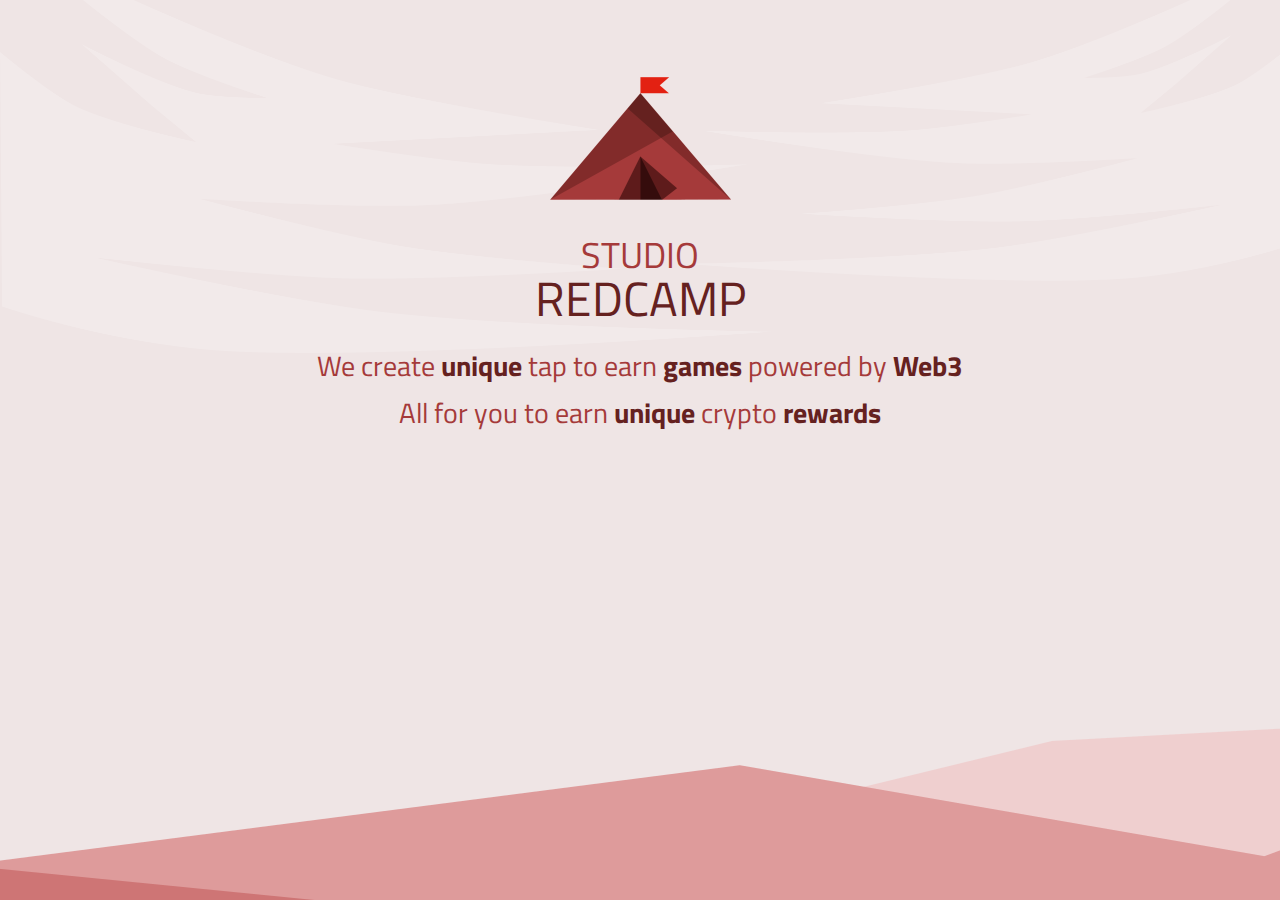
==== index.html @ f6a1a37e "deploy: redcamp-studio/website@70a0921fcc42845bce87de48f7856c950d54dbb7" ====
<!doctype html><html lang="en"><head><meta charset="utf-8"><meta name="viewport" content="width=device-width,initial-scale=1"><title>Redcamp Game Studio</title><link rel="stylesheet" href="css/style.css"><meta name="description" content="Redcamp Game Studio Website"><meta property="og:title" content=""><meta property="og:type" content=""><meta property="og:url" content=""><meta property="og:image" content=""><meta property="og:image:alt" content=""><link rel="icon" type="image/png" href="/favicon-96x96.png" sizes="96x96"/><link rel="icon" type="image/svg+xml" href="/favicon.svg"/><link rel="shortcut icon" href="/favicon.ico"/><link rel="apple-touch-icon" sizes="180x180" href="/apple-touch-icon.png"/><meta name="apple-mobile-web-app-title" content="Redcamp"/><link rel="manifest" href="/site.webmanifest"/><meta name="theme-color" content="#EFE5E5"><script defer="defer" src="./js/app.js"></script></head><body><div class="logo"></div><div class="header-title"><p>STUDIO</p><p>REDCAMP</p><p class="desc">We create <b>unique</b> tap to earn <b>games</b> powered by <b>Web3</b></p><p class="desc">All for you to earn <b>unique</b> crypto <b>rewards</b></p></div><div class="redcamp-land shift"></div><script src="js/app.js"></script></body></html>
---- css/style.css ----
/*! HTML5 Boilerplate v9.0.1 | MIT License | https://html5boilerplate.com/ */

/* main.css 3.0.0 | MIT License | https://github.com/h5bp/main.css#readme */
/*
 * What follows is the result of much research on cross-browser styling.
 * Credit left inline and big thanks to Nicolas Gallagher, Jonathan Neal,
 * Kroc Camen, and the H5BP dev community and team.
 */

/* ==========================================================================
   Base styles: opinionated defaults
   ========================================================================== */

html {
  color: #222;
  font-size: 1em;
  line-height: 1.4;
}

/*
 * Remove text-shadow in selection highlight:
 * https://twitter.com/miketaylr/status/12228805301
 *
 * Customize the background color to match your design.
 */

::-moz-selection {
  background: #b3d4fc;
  text-shadow: none;
}

::selection {
  background: #b3d4fc;
  text-shadow: none;
}

/*
 * A better looking default horizontal rule
 */

hr {
  display: block;
  height: 1px;
  border: 0;
  border-top: 1px solid #ccc;
  margin: 1em 0;
  padding: 0;
}

/*
 * Remove the gap between audio, canvas, iframes,
 * images, videos and the bottom of their containers:
 * https://github.com/h5bp/html5-boilerplate/issues/440
 */

audio,
canvas,
iframe,
img,
svg,
video {
  vertical-align: middle;
}

/*
 * Remove default fieldset styles.
 */

fieldset {
  border: 0;
  margin: 0;
  padding: 0;
}

/*
 * Allow only vertical resizing of textareas.
 */

textarea {
  resize: vertical;
}

/* ==========================================================================
   Author's custom styles
   ========================================================================== */

/* ==========================================================================
   Helper classes
   ========================================================================== */

/*
 * Hide visually and from screen readers
 */

.hidden,
[hidden] {
  display: none !important;
}

/*
 * Hide only visually, but have it available for screen readers:
 * https://snook.ca/archives/html_and_css/hiding-content-for-accessibility
 *
 * 1. For long content, line feeds are not interpreted as spaces and small width
 *    causes content to wrap 1 word per line:
 *    https://medium.com/@jessebeach/beware-smushed-off-screen-accessible-text-5952a4c2cbfe
 */

.visually-hidden {
  border: 0;
  clip: rect(0, 0, 0, 0);
  height: 1px;
  margin: -1px;
  overflow: hidden;
  padding: 0;
  position: absolute;
  white-space: nowrap;
  width: 1px;
  /* 1 */
}

/*
 * Extends the .visually-hidden class to allow the element
 * to be focusable when navigated to via the keyboard:
 * https://www.drupal.org/node/897638
 */

.visually-hidden.focusable:active,
.visually-hidden.focusable:focus {
  clip: auto;
  height: auto;
  margin: 0;
  overflow: visible;
  position: static;
  white-space: inherit;
  width: auto;
}

/*
 * Hide visually and from screen readers, but maintain layout
 */

.invisible {
  visibility: hidden;
}

/*
 * Clearfix: contain floats
 *
 * The use of `table` rather than `block` is only necessary if using
 * `::before` to contain the top-margins of child elements.
 */

.clearfix::before,
.clearfix::after {
  content: "";
  display: table;
}

.clearfix::after {
  clear: both;
}

/* ==========================================================================
   EXAMPLE Media Queries for Responsive Design.
   These examples override the primary ('mobile first') styles.
   Modify as content requires.
   ========================================================================== */

@media only screen and (min-width: 35em) {
  /* Style adjustments for viewports that meet the condition */
}

@media print,
  (-webkit-min-device-pixel-ratio: 1.25),
  (min-resolution: 1.25dppx),
  (min-resolution: 120dpi) {
  /* Style adjustments for high resolution devices */
}

/* ==========================================================================
   Print styles.
   Inlined to avoid the additional HTTP request:
   https://www.phpied.com/delay-loading-your-print-css/
   ========================================================================== */

@media print {
  *,
  *::before,
  *::after {
    background: #fff !important;
    color: #000 !important;
    /* Black prints faster */
    box-shadow: none !important;
    text-shadow: none !important;
  }

  a,
  a:visited {
    text-decoration: underline;
  }

  a[href]::after {
    content: " (" attr(href) ")";
  }

  abbr[title]::after {
    content: " (" attr(title) ")";
  }

  /*
   * Don't show links that are fragment identifiers,
   * or use the `javascript:` pseudo protocol
   */
  a[href^="#"]::after,
  a[href^="javascript:"]::after {
    content: "";
  }

  pre {
    white-space: pre-wrap !important;
  }

  pre,
  blockquote {
    border: 1px solid #999;
    page-break-inside: avoid;
  }

  tr,
  img {
    page-break-inside: avoid;
  }

  p,
  h2,
  h3 {
    orphans: 3;
    widows: 3;
  }

  h2,
  h3 {
    page-break-after: avoid;
  }
}

@font-face {
  font-family: 'Titillium Web';
  src: url('fonts/TitilliumWeb-Bold.woff2') format('woff2'),
  url('fonts/TitilliumWeb-Bold.woff') format('woff'),
  url('fonts/TitilliumWeb-Bold.ttf') format('truetype');
  font-weight: bold;
  font-style: normal;
  font-display: swap;
}

@font-face {
  font-family: 'Titillium Web';
  src: url('fonts/TitilliumWeb-Regular.woff2') format('woff2'),
  url('fonts/TitilliumWeb-Regular.woff') format('woff'),
  url('fonts/TitilliumWeb-Regular.ttf') format('truetype');
  font-weight: normal;
  font-style: normal;
  font-display: swap;
}

body {
  margin: 0;
  padding: 0;
  background: #efe5e5 url('../img/clouds.png') no-repeat;
  background-size: cover;
}
div.logo {
  width: 181px;
  height: 123px;
  margin: 77px auto auto;
  background: url(../img/logo.png) no-repeat top center;
}
.header-title {
  max-width: 800px;
  height: 123px;
  margin: 30px auto auto;
  text-align: center;
  font-family: "Titillium Web", serif;
}
.header-title > p:first-child {
  margin: 0;
  color: #a53a3a;
  font-size: 36px;
}
.header-title > p:nth-child(2) {
  margin: -15px 0;
  color: #65211f;
  font-size: 48px;
}
.header-title > p.desc {
  color: #a53a3a;
  font-size: 28px;
}
.header-title > p:last-child {
  margin-top: -20px;
}
.header-title > p.desc > b {
  color: #65211f;
}

.redcamp-land {
  width: 100%;
  height: calc(100% - 353px);
  position: absolute;
  z-index: -1;
  background: url(../img/redcamp-land.png) no-repeat top center;
}

.redcamp-land.shift {
  margin-top: 300px;
  height: calc(100% - 653px);
}

@media (min-width: 360px) and (orientation: portrait) {
  .header-title {
    max-width: 330px;
  }
  .header-title > p:first-child {
    font-size: 24px;
  }
  .header-title > p:nth-child(2) {
    font-size: 36px;
  }
  .header-title > p.desc {
    font-size: 20px;
  }
  .redcamp-land {
    height: calc(100% - 200px);
  }
  .redcamp-land.shift {
    margin-top: 100px;
    height: calc(100% - 300px);
  }
}
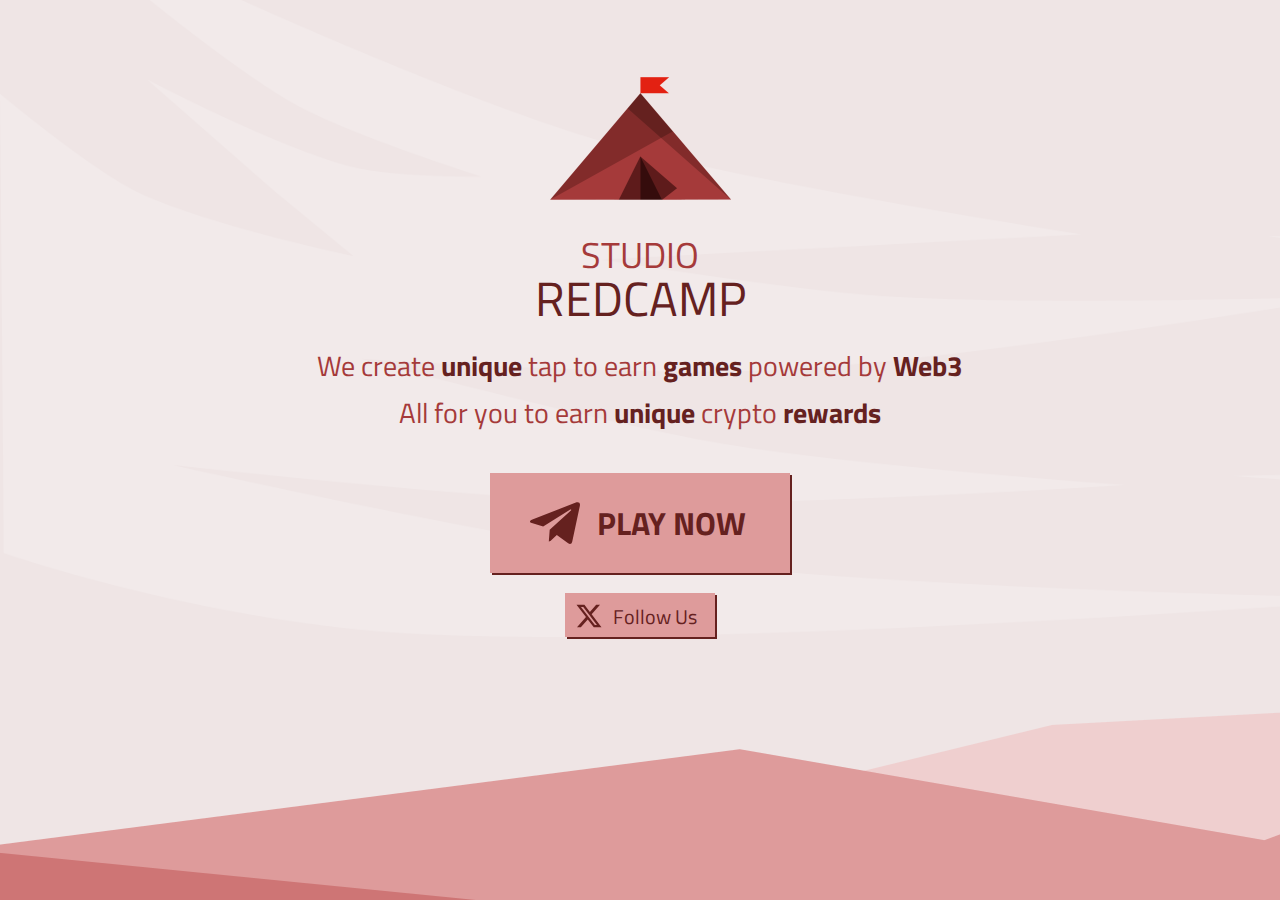
==== commit 785ce1aa: "deploy: redcamp-studio/website@3374372a5a1f67009beea537184c85f269edb671" ====
--- a/index.html
+++ b/index.html
@@ -1 +1 @@
-<!doctype html><html lang="en"><head><meta charset="utf-8"><meta name="viewport" content="width=device-width,initial-scale=1"><title>Redcamp Game Studio</title><link rel="stylesheet" href="css/style.css"><meta name="description" content="Redcamp Game Studio Website"><meta property="og:title" content=""><meta property="og:type" content=""><meta property="og:url" content=""><meta property="og:image" content=""><meta property="og:image:alt" content=""><link rel="icon" type="image/png" href="/favicon-96x96.png" sizes="96x96"/><link rel="icon" type="image/svg+xml" href="/favicon.svg"/><link rel="shortcut icon" href="/favicon.ico"/><link rel="apple-touch-icon" sizes="180x180" href="/apple-touch-icon.png"/><meta name="apple-mobile-web-app-title" content="Redcamp"/><link rel="manifest" href="/site.webmanifest"/><meta name="theme-color" content="#EFE5E5"><script defer="defer" src="./js/app.js"></script></head><body><div class="logo"></div><div class="header-title"><p>STUDIO</p><p>REDCAMP</p><p class="desc">We create <b>unique</b> tap to earn <b>games</b> powered by <b>Web3</b></p><p class="desc">All for you to earn <b>unique</b> crypto <b>rewards</b></p></div><div class="redcamp-land shift"></div><script src="js/app.js"></script></body></html>+<!doctype html><html lang="en"><head><meta charset="utf-8"><meta name="viewport" content="width=device-width,initial-scale=1"><title>Redcamp Game Studio</title><link rel="stylesheet" href="css/style.css"><meta name="description" content="Redcamp Game Studio Website"><meta property="og:title" content=""><meta property="og:type" content=""><meta property="og:url" content=""><meta property="og:image" content=""><meta property="og:image:alt" content=""><link rel="icon" type="image/png" href="/favicon-96x96.png" sizes="96x96"/><link rel="icon" type="image/svg+xml" href="/favicon.svg"/><link rel="shortcut icon" href="/favicon.ico"/><link rel="apple-touch-icon" sizes="180x180" href="/apple-touch-icon.png"/><meta name="apple-mobile-web-app-title" content="Redcamp"/><link rel="manifest" href="/site.webmanifest"/><meta name="theme-color" content="#EFE5E5"><script defer="defer" src="./js/app.js"></script></head><body><div class="logo"></div><div class="header-title"><p>STUDIO</p><p>REDCAMP</p><p class="desc">We create <b>unique</b> tap to earn <b>games</b> powered by <b>Web3</b></p><p class="desc">All for you to earn <b>unique</b> crypto <b>rewards</b></p></div><div class="button-layout"><div class="row"><button class="button telegram"><svg width="60" height="60" viewBox="0 0 24 24" fill="#65211f" xmlns="http://www.w3.org/2000/svg"><path fill="#65211f" d="M21.936 5.17077L18.9059 19.3546C18.6802 20.3539 18.1 20.5795 17.2618 20.1282L12.7166 16.7757L10.4923 18.9033C10.2666 19.1289 10.041 19.3546 9.5252 19.3546L9.8798 14.6804L18.3578 6.97598C18.7124 6.62138 18.2611 6.49244 17.8098 6.78256L7.26869 13.4232L2.72343 12.037C1.72412 11.7147 1.72412 11.0377 2.94908 10.5864L20.6144 3.72015C21.4847 3.46227 22.2262 3.91357 21.936 5.17077Z"/></svg> <span>PLAY NOW</span></button></div><div class="row"><button class="button x small"><svg width="30" height="30" viewBox="0 0 24 24" fill="#65211f" xmlns="http://www.w3.org/2000/svg"><path fill="#65211f" d="M17.7512 2.96094H20.818L14.1179 10.6187L22 21.0391H15.8284L10.9946 14.7191L5.4636 21.0391H2.39492L9.56132 12.8483L2 2.96094H8.32824L12.6976 8.73762L17.7512 2.96094ZM16.6748 19.2035H18.3742L7.40492 4.70014H5.58132L16.6748 19.2035Z"/></svg> <span>Follow Us</span></button></div></div><div class="redcamp-land shift"></div></body></html>--- a/css/style.css
+++ b/css/style.css
@@ -270,6 +270,8 @@
   padding: 0;
   background: #efe5e5 url('../img/clouds.png') no-repeat;
   background-size: cover;
+  overflow-y: hidden;
+  overflow-x: hidden;
 }
 div.logo {
   width: 181px;
@@ -307,15 +309,54 @@
 
 .redcamp-land {
   width: 100%;
-  height: calc(100% - 353px);
+  height: calc(100% - 637px);
   position: absolute;
   z-index: -1;
   background: url(../img/redcamp-land.png) no-repeat top center;
 }
 
-.redcamp-land.shift {
-  margin-top: 300px;
-  height: calc(100% - 653px);
+.button-layout {
+  padding-top: 120px;
+  display: flex;
+  flex-direction: column;
+  gap: 20px;
+}
+.button-layout > .row {
+  display: flex;
+  flex-direction: row;
+  justify-content: center;
+  gap: 10px;
+}
+.button {
+  cursor: pointer;
+  width: 300px;
+  height: 100px;
+  color: #65211f;
+  font-size: 32px;
+  font-family: "Titillium Web", sans-serif;
+  font-weight: bold;
+  background-color: #de9b9b;
+  border: none;
+  box-shadow: 2px 2px 0 #65211f;
+}
+.button > span {
+  vertical-align: middle;
+}
+.button > svg {
+  margin-right: 5px;
+  margin-left: -10px;
+}
+.button.small {
+  width: auto;
+  min-width: 150px;
+  height: 44px;
+  color: #65211f;
+  font-size: 20px;
+  font-weight: normal;
+}
+
+.button.telegram {
+  /*background-color: #54a9eb;*/
 }
 
 @media (min-width: 360px) and (orientation: portrait) {
@@ -335,8 +376,8 @@
     height: calc(100% - 200px);
   }
   .redcamp-land.shift {
-    margin-top: 100px;
-    height: calc(100% - 300px);
-  }
-}
-
+    margin-top: 0;
+    height: calc(100% - 200px);
+  }
+}
+
